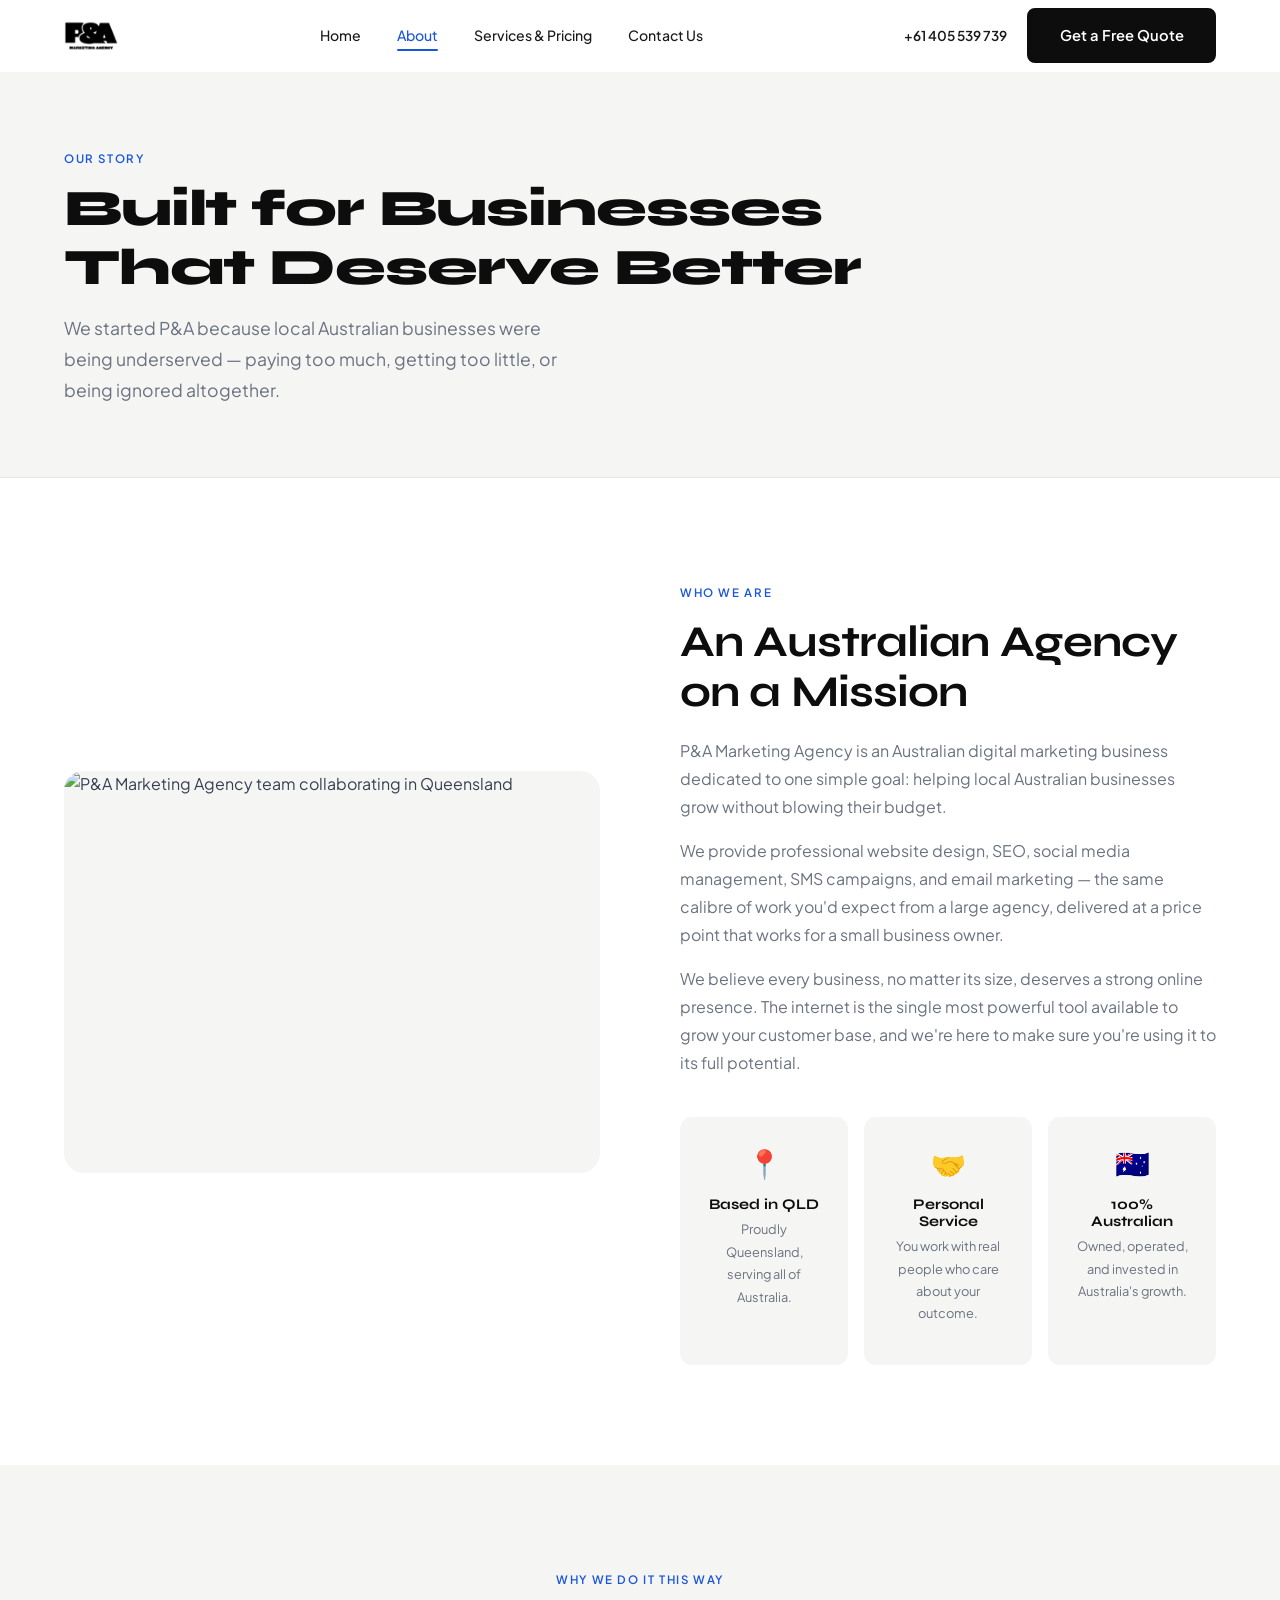
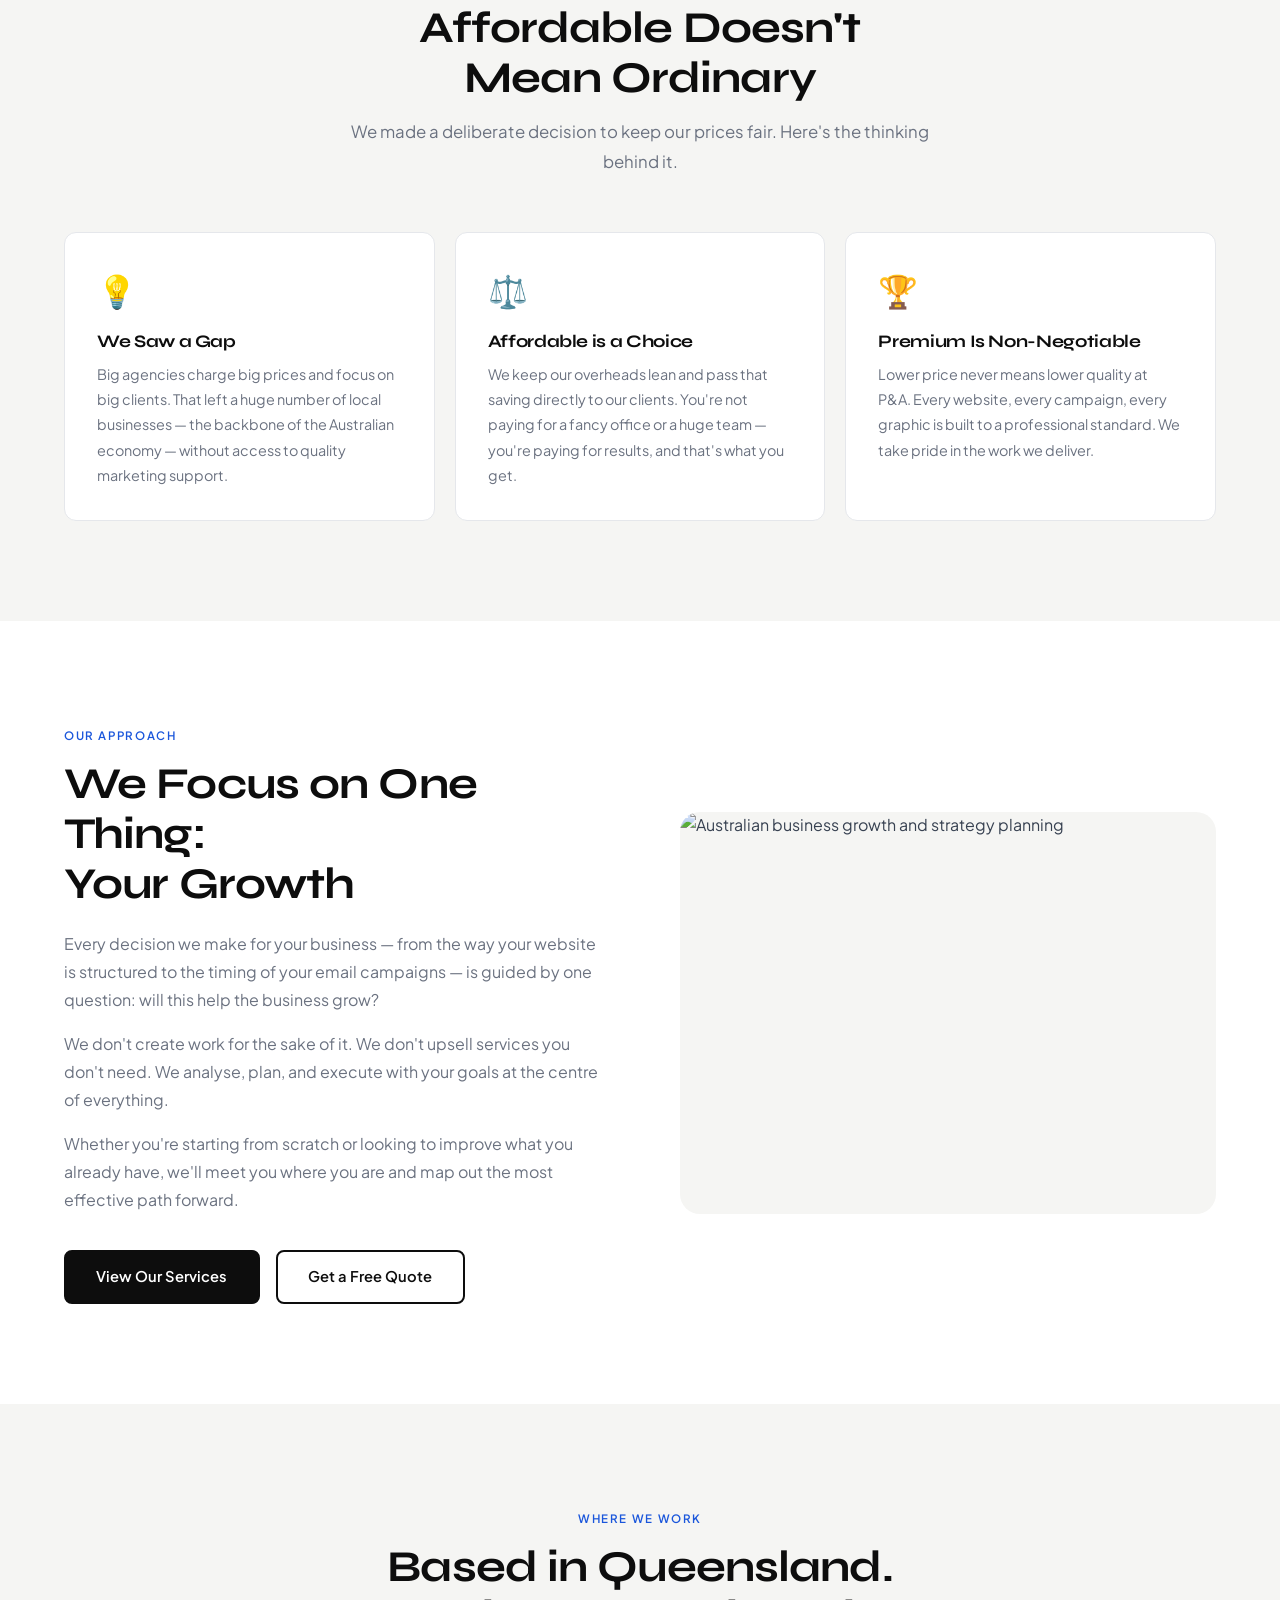
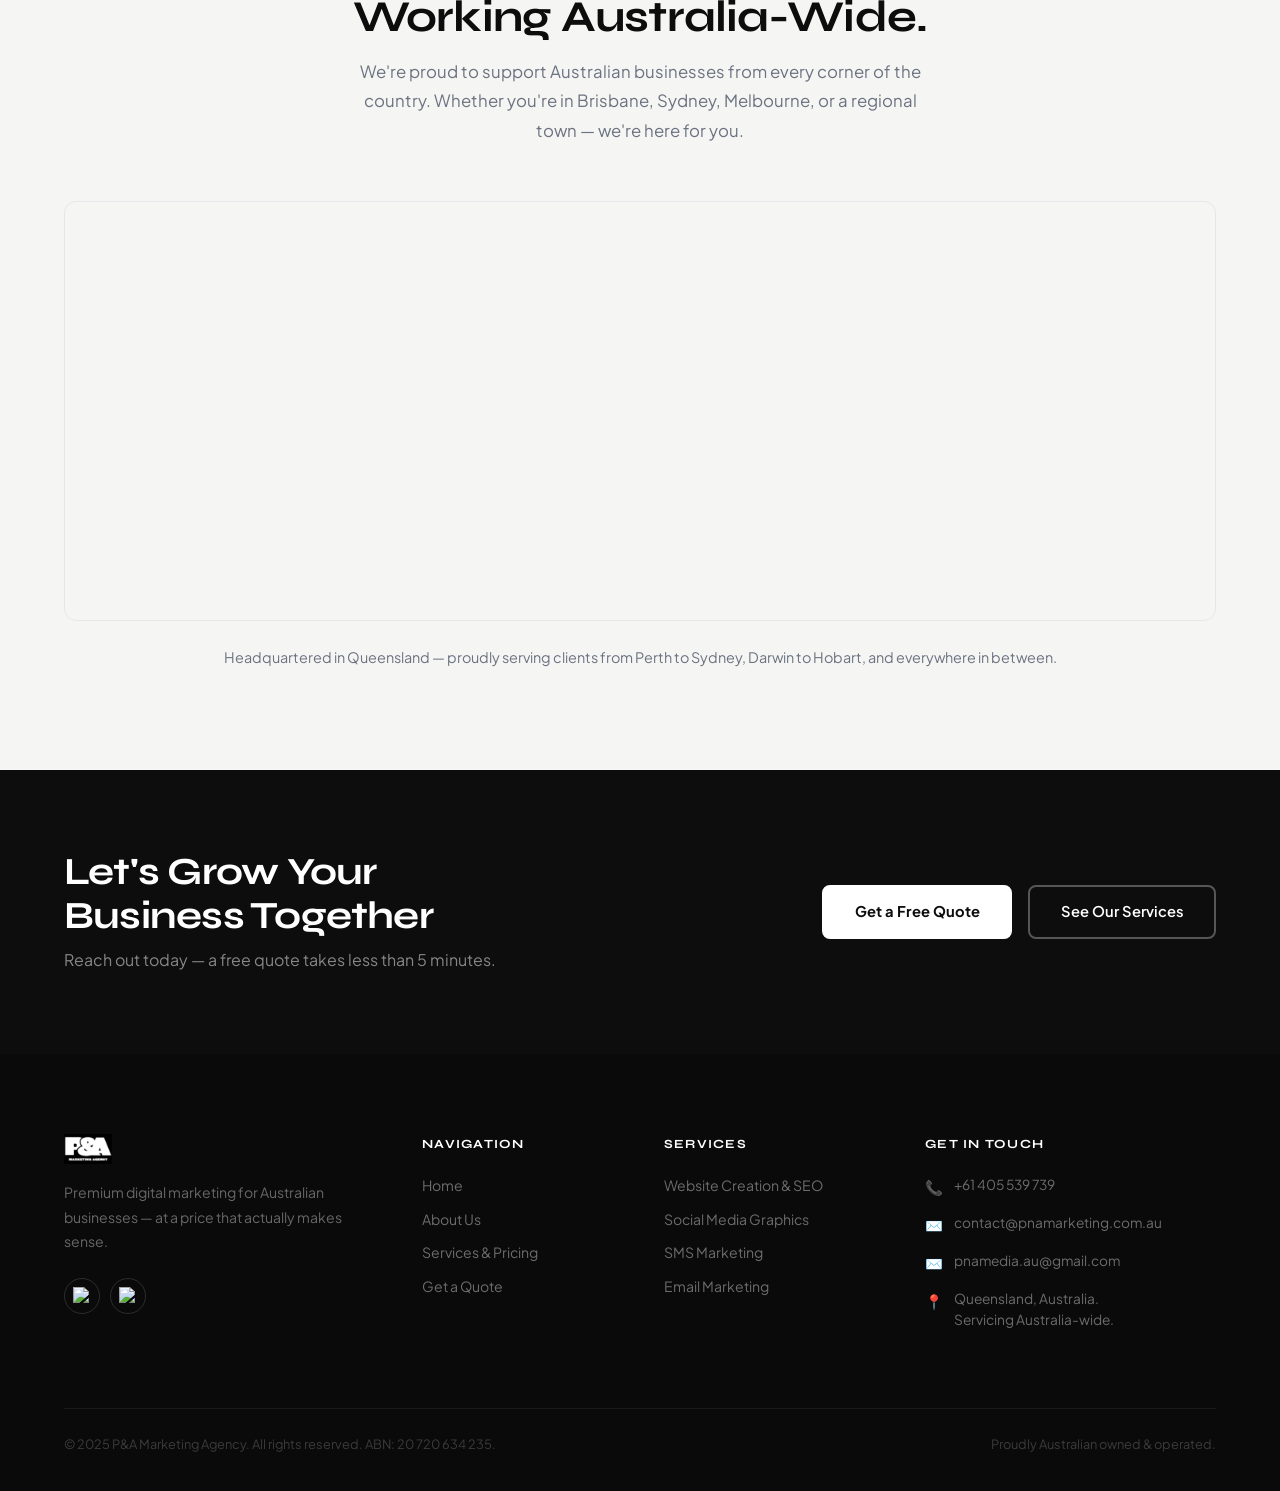
==== about.html @ efdc8fe3 "Version 1.0" ====
<!DOCTYPE html>
<html lang="en">
<head>
  <meta charset="UTF-8" />
  <meta name="viewport" content="width=device-width, initial-scale=1.0" />
  <title>About P&amp;A Marketing Agency | Queensland Digital Marketing for Australia</title>
  <meta name="description" content="Learn how P&amp;A helps Australian businesses grow with affordable website design, SEO, social media and email marketing from Queensland." />
  <meta name="robots" content="index,follow" />
  <link rel="canonical" href="https://pnamarketing.com.au/about.html" />
  <meta property="og:type" content="website" />
  <meta property="og:site_name" content="P&amp;A Marketing Agency" />
  <meta property="og:locale" content="en_AU" />
  <meta property="og:title" content="About P&amp;A Marketing Agency | Queensland Digital Marketing for Australia" />
  <meta property="og:description" content="Learn how P&amp;A helps Australian businesses grow with affordable website design, SEO, social media and email marketing from Queensland." />
  <meta property="og:url" content="https://pnamarketing.com.au/about.html" />
  <meta property="og:image" content="https://images.unsplash.com/photo-1522202176988-66273c2fd55f?w=1200&auto=format&fit=crop&q=80" />
  <meta name="twitter:card" content="summary_large_image" />
  <meta name="twitter:title" content="About P&amp;A Marketing Agency | Queensland Digital Marketing for Australia" />
  <meta name="twitter:description" content="Learn how P&amp;A helps Australian businesses grow with affordable website design, SEO, social media and email marketing from Queensland." />
  <meta name="twitter:image" content="https://images.unsplash.com/photo-1522202176988-66273c2fd55f?w=1200&auto=format&fit=crop&q=80" />
  <link rel="stylesheet" href="styles.css" />
</head>
<body>

  <!-- ══════════════════════════════════════════
       NAVIGATION
  ══════════════════════════════════════════ -->
  <header class="nav" role="banner">
    <div class="container nav-inner">
      <a href="index.html" class="nav-logo" aria-label="P&A Marketing Agency home">
        <img
          src="logo.jpg"
          alt="P&A Marketing Agency logo"
          onerror="this.style.display='none';this.nextElementSibling.style.display='block';"
        />
        <span class="nav-logo-text" style="display:none;">P&amp;A</span>
      </a>

      <nav class="nav-links" aria-label="Main navigation">
        <a href="index.html">Home</a>
        <a href="about.html">About</a>
        <a href="services.html">Services &amp; Pricing</a>
        <a href="services.html#booking">Contact Us</a>
      </nav>

      <div class="nav-right">
        <a href="tel:+61405539739" class="nav-phone">+61 405 539 739</a>
        <a href="services.html#booking" class="btn btn-primary">Get a Free Quote</a>
      </div>

      <button class="hamburger" aria-label="Open menu" aria-expanded="false">
        <span></span>
        <span></span>
        <span></span>
      </button>
    </div>
  </header>

  <div class="mobile-menu" role="dialog" aria-label="Mobile navigation">
    <a href="index.html">Home</a>
    <a href="about.html">About</a>
    <a href="services.html">Services &amp; Pricing</a>
    <a href="services.html#booking">Contact Us</a>
    <span class="mobile-menu-phone">
      <a href="tel:+61405539739">+61 405 539 739</a>
    </span>
  </div>

  <main>

    <!-- ══════════════════════════════════════════
         PAGE HERO
    ══════════════════════════════════════════ -->
    <section class="page-hero">
      <div class="container">
        <span class="eyebrow">Our Story</span>
        <h1>Built for Businesses<br>That Deserve Better</h1>
        <p>We started P&amp;A because local Australian businesses were being underserved — paying too much, getting too little, or being ignored altogether.</p>
      </div>
    </section>

    <!-- ══════════════════════════════════════════
         WHO WE ARE
    ══════════════════════════════════════════ -->
    <section class="section" aria-labelledby="whoweare-heading">
      <div class="container">
        <div class="about-split">

          <!-- Image -->
          <div class="about-img-wrap reveal">
            <!--
              IMAGE: about-team.jpg
              Page: About – Who We Are section
              Replace with a photo of the P&A team, a workspace, or a behind-the-scenes shot.
              Recommended: 900×675px JPG, natural/candid if possible.
              Current placeholder: https://images.unsplash.com/photo-1522202176988-66273c2fd55f
            -->
            <img
              src="https://images.unsplash.com/photo-1522202176988-66273c2fd55f?w=900&auto=format&fit=crop&q=80"
              alt="P&amp;A Marketing Agency team collaborating in Queensland"
              loading="lazy"
            />
          </div>

          <!-- Text -->
          <div class="about-text reveal reveal-delay-2">
            <span class="eyebrow">Who We Are</span>
            <h2 id="whoweare-heading">An Australian Agency on a Mission</h2>
            <p>P&amp;A Marketing Agency is an Australian digital marketing business dedicated to one simple goal: helping local Australian businesses grow without blowing their budget.</p>
            <p>We provide professional website design, SEO, social media management, SMS campaigns, and email marketing — the same calibre of work you'd expect from a large agency, delivered at a price point that works for a small business owner.</p>
            <p>We believe every business, no matter its size, deserves a strong online presence. The internet is the single most powerful tool available to grow your customer base, and we're here to make sure you're using it to its full potential.</p>

            <div class="about-pillars">
              <div class="pillar">
                <div class="pillar-icon" aria-hidden="true">📍</div>
                <h4>Based in QLD</h4>
                <p>Proudly Queensland, serving all of Australia.</p>
              </div>
              <div class="pillar">
                <div class="pillar-icon" aria-hidden="true">🤝</div>
                <h4>Personal Service</h4>
                <p>You work with real people who care about your outcome.</p>
              </div>
              <div class="pillar">
                <div class="pillar-icon" aria-hidden="true">🇦🇺</div>
                <h4>100% Australian</h4>
                <p>Owned, operated, and invested in Australia's growth.</p>
              </div>
            </div>
          </div>
        </div>
      </div>
    </section>

    <!-- ══════════════════════════════════════════
         WHY AFFORDABLE + PREMIUM
    ══════════════════════════════════════════ -->
    <section class="section values-section" aria-labelledby="values-heading">
      <div class="container">

        <div class="section-header center reveal">
          <span class="eyebrow">Why We Do It This Way</span>
          <h2 id="values-heading">Affordable Doesn't Mean Ordinary</h2>
          <p>We made a deliberate decision to keep our prices fair. Here's the thinking behind it.</p>
        </div>

        <div class="values-grid">

          <div class="value-card reveal reveal-delay-1">
            <div class="value-icon" aria-hidden="true">💡</div>
            <h3>We Saw a Gap</h3>
            <p>Big agencies charge big prices and focus on big clients. That left a huge number of local businesses — the backbone of the Australian economy — without access to quality marketing support.</p>
          </div>

          <div class="value-card reveal reveal-delay-2">
            <div class="value-icon" aria-hidden="true">⚖️</div>
            <h3>Affordable is a Choice</h3>
            <p>We keep our overheads lean and pass that saving directly to our clients. You're not paying for a fancy office or a huge team — you're paying for results, and that's what you get.</p>
          </div>

          <div class="value-card reveal reveal-delay-3">
            <div class="value-icon" aria-hidden="true">🏆</div>
            <h3>Premium Is Non-Negotiable</h3>
            <p>Lower price never means lower quality at P&amp;A. Every website, every campaign, every graphic is built to a professional standard. We take pride in the work we deliver.</p>
          </div>

        </div>
      </div>
    </section>

    <!-- ══════════════════════════════════════════
         OUR FOCUS: GROWTH
    ══════════════════════════════════════════ -->
    <section class="section" aria-labelledby="growth-heading">
      <div class="container">
        <div class="about-split">

          <!-- Text first on this split -->
          <div class="about-text reveal">
            <span class="eyebrow">Our Approach</span>
            <h2 id="growth-heading">We Focus on One Thing:<br>Your Growth</h2>
            <p>Every decision we make for your business — from the way your website is structured to the timing of your email campaigns — is guided by one question: will this help the business grow?</p>
            <p>We don't create work for the sake of it. We don't upsell services you don't need. We analyse, plan, and execute with your goals at the centre of everything.</p>
            <p>Whether you're starting from scratch or looking to improve what you already have, we'll meet you where you are and map out the most effective path forward.</p>

            <div style="margin-top:2.25rem;display:flex;gap:1rem;flex-wrap:wrap;">
              <a href="services.html" class="btn btn-primary">View Our Services</a>
              <a href="services.html#booking" class="btn btn-outline">Get a Free Quote</a>
            </div>
          </div>

          <!-- Image -->
          <div class="about-img-wrap reveal reveal-delay-2">
            <!--
              IMAGE: about-growth.jpg
              Page: About – Growth section
              Replace with a growth chart, strategy session, or goal-planning photo.
              Recommended: 900×675px JPG.
              Current placeholder: https://images.unsplash.com/photo-1551288049-bebda4e38f71
            -->
            <img
              src="https://images.unsplash.com/photo-1551288049-bebda4e38f71?w=900&auto=format&fit=crop&q=80"
              alt="Australian business growth and strategy planning"
              loading="lazy"
            />
          </div>
        </div>
      </div>
    </section>

    <!-- ══════════════════════════════════════════
         PROUDLY AUSTRALIAN + MAP
    ══════════════════════════════════════════ -->
    <section class="section map-section" aria-labelledby="australia-heading">
      <div class="container">

        <div class="section-header center reveal">
          <span class="eyebrow">Where We Work</span>
          <h2 id="australia-heading">Based in Queensland.<br>Working Australia-Wide.</h2>
          <p>We're proud to support Australian businesses from every corner of the country. Whether you're in Brisbane, Sydney, Melbourne, or a regional town — we're here for you.</p>
        </div>

           <!-- Google Maps Embed — filtered to greyscale/dark to match site aesthetic
             This embed is zoomed out to show all of Australia.
             To update the location, generate a new embed from maps.google.com.au
           -->
        <div class="map-frame reveal">
          <iframe
            src="https://www.google.com/maps?q=Australia&output=embed&z=4"
            allowfullscreen=""
            loading="lazy"
            referrerpolicy="no-referrer-when-downgrade"
            title="P&A Marketing Agency — Australia-wide service area"
          ></iframe>
        </div>

        <p style="text-align:center;margin-top:1.5rem;color:var(--muted);font-size:0.9rem;">
          Headquartered in Queensland — proudly serving clients from Perth to Sydney, Darwin to Hobart, and everywhere in between.
        </p>

      </div>
    </section>

    <!-- ══════════════════════════════════════════
         CTA BANNER
    ══════════════════════════════════════════ -->
    <section class="cta-banner" aria-labelledby="cta-about-heading">
      <div class="container">
        <div class="cta-banner-inner">
          <div class="cta-banner-text">
            <h2 id="cta-about-heading">Let's Grow Your Business Together</h2>
            <p>Reach out today — a free quote takes less than 5 minutes.</p>
          </div>
          <div style="display:flex;gap:1rem;flex-wrap:wrap;">
            <a href="services.html#booking" class="btn btn-white">Get a Free Quote</a>
            <a href="services.html" class="btn btn-outline" style="border-color:rgba(255,255,255,0.3);color:#fff;">See Our Services</a>
          </div>
        </div>
      </div>
    </section>

  </main>

  <!-- ══════════════════════════════════════════
       FOOTER
  ══════════════════════════════════════════ -->
  <footer class="footer" role="contentinfo">
    <div class="container">
      <div class="footer-grid">

        <div class="footer-col">
          <a href="index.html" aria-label="P&A Marketing Agency home">
            <img src="logo.jpg" alt="P&A Marketing Agency" class="footer-logo-img" onerror="this.style.display='none';this.nextElementSibling.style.display='block';" />
            <span class="footer-brand-text" style="display:none;">P&amp;A</span>
          </a>
          <p class="footer-tagline">Premium digital marketing for Australian businesses — at a price that actually makes sense.</p>
          <div class="social-row">
            <a href="https://www.instagram.com/pnamarketingagency" class="social-btn" target="_blank" rel="noopener noreferrer" aria-label="Instagram">
              <img src="https://cdn.simpleicons.org/instagram/ffffff" alt="Instagram" loading="lazy" />
            </a>
            <a href="https://www.linkedin.com/company/pna-marketing-agency" class="social-btn" target="_blank" rel="noopener noreferrer" aria-label="LinkedIn">
              <img src="https://cdn.simpleicons.org/INSPIRE/ffffff" alt="LinkedIn" loading="lazy" />
            </a>
          </div>
        </div>

        <div class="footer-col">
          <h5>Navigation</h5>
          <nav class="footer-links">
            <a href="index.html">Home</a>
            <a href="about.html">About Us</a>
            <a href="services.html">Services &amp; Pricing</a>
            <a href="services.html#booking">Get a Quote</a>
          </nav>
        </div>

        <div class="footer-col">
          <h5>Services</h5>
          <nav class="footer-links">
            <a href="services.html#website">Website Creation &amp; SEO</a>
            <a href="services.html#social">Social Media Graphics</a>
            <a href="services.html#sms">SMS Marketing</a>
            <a href="services.html#email">Email Marketing</a>
          </nav>
        </div>

        <div class="footer-col">
          <h5>Get in Touch</h5>
          <div class="footer-contact-row">
            <span class="icon">📞</span>
            <a href="tel:+61405539739">+61 405 539 739</a>
          </div>
          <div class="footer-contact-row">
            <span class="icon">✉️</span>
            <a href="mailto:contact@pnamarketing.com.au">contact@pnamarketing.com.au</a>
          </div>
          <div class="footer-contact-row">
            <span class="icon">✉️</span>
            <a href="mailto:pnamedia.au@gmail.com">pnamedia.au@gmail.com</a>
          </div>
          <div class="footer-contact-row">
            <span class="icon">📍</span>
            <span>Queensland, Australia.<br>Servicing Australia-wide.</span>
          </div>
        </div>

      </div>
      <div class="footer-bottom">
        <p>© 2025 P&amp;A Marketing Agency. All rights reserved. ABN: <a href="https://abr.business.gov.au/ABN/View?abn=20720634235" target="_blank" rel="noopener noreferrer">20 720 634 235</a>.</p>
        <p>Proudly Australian owned &amp; operated.</p>
      </div>
    </div>
  </footer>

  <script type="application/ld+json">
  {
    "@context": "https://schema.org",
    "@type": "LocalBusiness",
    "@id": "https://pnamarketing.com.au/#business",
    "name": "P&A Marketing Agency",
    "url": "https://pnamarketing.com.au/",
    "telephone": "+61405539739",
    "email": "contact@pnamarketing.com.au",
    "address": {
      "@type": "PostalAddress",
      "addressRegion": "QLD",
      "addressCountry": "AU"
    },
    "areaServed": "Australia",
    "description": "Australian digital marketing agency offering website design, SEO, social media, SMS and email marketing."
  }
  </script>
  <script src="main.js"></script>
</body>
</html>
---- styles.css ----
/* ================================================
   P&A MARKETING AGENCY — styles.css
   Shared across all pages
   ================================================ */

/* 1. GOOGLE FONTS */
@import url('https://fonts.googleapis.com/css2?family=Syne:wght@600;700;800&family=Plus+Jakarta+Sans:ital,wght@0,400;0,500;0,600;1,400&display=swap');

/* 2. RESET */
*, *::before, *::after { margin: 0; padding: 0; box-sizing: border-box; }
html { scroll-behavior: smooth; }
img { display: block; max-width: 100%; }
a { text-decoration: none; color: inherit; }
ul { list-style: none; }
button { font-family: inherit; }

/* 3. CSS VARIABLES */
:root {
  --black:        #0D0D0D;
  --white:        #FFFFFF;
  --off-white:    #F5F5F3;
  --blue:         #1A56DB;
  --blue-hover:   #1344B5;
  --charcoal:     #1A1A1A;
  --body-text:    #374151;
  --muted:        #6B7280;
  --border:       #E5E7EB;
  --card-bg:      #FFFFFF;

  --font-display: 'Syne', sans-serif;
  --font-body:    'Plus Jakarta Sans', sans-serif;

  --radius:       12px;
  --radius-sm:    8px;
  --radius-lg:    20px;

  --shadow:       0 4px 24px rgba(0,0,0,0.07);
  --shadow-hover: 0 16px 48px rgba(0,0,0,0.13);

  --nav-height:   72px;
  --transition:   0.3s ease;
}

/* 4. BASE */
body {
  font-family: var(--font-body);
  color: var(--body-text);
  background: var(--white);
  line-height: 1.6;
  -webkit-font-smoothing: antialiased;
}

/* 5. LAYOUT */
.container {
  width: 90%;
  max-width: 1180px;
  margin: 0 auto;
}

.section     { padding: 100px 0; }
.section-sm  { padding: 64px 0; }

/* 6. TYPOGRAPHY */
h1, h2, h3, h4 {
  font-family: var(--font-display);
  color: var(--black);
  line-height: 1.14;
  font-weight: 700;
  letter-spacing: -0.02em;
}

h1 { font-size: clamp(2.6rem, 5vw, 4.2rem); font-weight: 800; }
h2 { font-size: clamp(1.9rem, 3.5vw, 2.75rem); }
h3 { font-size: clamp(1.2rem, 2vw, 1.45rem); }
h4 { font-size: 1rem; letter-spacing: 0; }
p  { font-size: 1rem; line-height: 1.75; color: var(--body-text); }

.eyebrow {
  display: inline-block;
  font-size: 0.72rem;
  font-weight: 600;
  letter-spacing: 0.14em;
  text-transform: uppercase;
  color: var(--blue);
  margin-bottom: 0.85rem;
}

/* 7. BUTTONS */
.btn {
  display: inline-flex;
  align-items: center;
  gap: 0.5rem;
  padding: 0.85rem 1.9rem;
  border-radius: var(--radius-sm);
  font-family: var(--font-body);
  font-size: 0.92rem;
  font-weight: 600;
  cursor: pointer;
  transition: background var(--transition), color var(--transition), border-color var(--transition);
  border: 2px solid transparent;
}

.btn-primary {
  background: var(--black);
  color: var(--white);
  border-color: var(--black);
}
.btn-primary:hover {
  background: transparent;
  color: var(--black);
}

.btn-outline {
  background: transparent;
  color: var(--black);
  border-color: var(--black);
}
.btn-outline:hover {
  background: var(--black);
  color: var(--white);
}

.btn-blue {
  background: var(--blue);
  color: var(--white);
  border-color: var(--blue);
}
.btn-blue:hover {
  background: var(--blue-hover);
  border-color: var(--blue-hover);
}

.btn-white {
  background: var(--white);
  color: var(--black);
  border-color: var(--white);
  font-weight: 700;
}
.btn-white:hover {
  background: transparent;
  color: var(--white);
}

/* 8. NAVIGATION */
.nav {
  position: fixed;
  top: 0;
  left: 0;
  right: 0;
  z-index: 1000;
  height: var(--nav-height);
  background: rgba(255,255,255,0.96);
  backdrop-filter: blur(14px);
  -webkit-backdrop-filter: blur(14px);
  border-bottom: 1px solid transparent;
  transition: height var(--transition), border-color var(--transition), box-shadow var(--transition);
}

.nav.scrolled {
  border-bottom-color: var(--border);
  box-shadow: 0 2px 20px rgba(0,0,0,0.06);
  height: 62px;
}

.nav-inner {
  display: flex;
  align-items: center;
  justify-content: space-between;
  height: 100%;
}

/* Logo */
.nav-logo {
  display: flex;
  align-items: center;
  gap: 0.6rem;
  flex-shrink: 0;
}

.nav-logo img {
  height: 34px;
  width: auto;
}

/* TEXT FALLBACK — shown if logo.jpg is missing; hide once logo is added */
.nav-logo-text {
  font-family: var(--font-display);
  font-size: 1.3rem;
  font-weight: 800;
  color: var(--black);
}

.nav-links {
  display: flex;
  align-items: center;
  gap: 2.25rem;
}

.nav-links a {
  font-size: 0.88rem;
  font-weight: 500;
  color: var(--charcoal);
  position: relative;
  transition: color var(--transition);
}

.nav-links a::after {
  content: '';
  position: absolute;
  bottom: -4px;
  left: 0;
  width: 0;
  height: 2px;
  background: var(--blue);
  transition: width var(--transition);
  border-radius: 2px;
}

.nav-links a:hover,
.nav-links a.active { color: var(--blue); }

.nav-links a:hover::after,
.nav-links a.active::after { width: 100%; }

.nav-right {
  display: flex;
  align-items: center;
  gap: 1.25rem;
}

.nav-phone {
  font-size: 0.85rem;
  font-weight: 600;
  color: var(--charcoal);
  transition: color var(--transition);
}
.nav-phone:hover { color: var(--blue); }

/* Hamburger */
.hamburger {
  display: none;
  flex-direction: column;
  gap: 5px;
  cursor: pointer;
  background: none;
  border: none;
  padding: 4px;
}
.hamburger span {
  display: block;
  width: 24px;
  height: 2px;
  background: var(--black);
  border-radius: 2px;
  transition: all 0.35s ease;
  transform-origin: center;
}
.hamburger.open span:nth-child(1) { transform: translateY(7px) rotate(45deg); }
.hamburger.open span:nth-child(2) { opacity: 0; transform: scaleX(0); }
.hamburger.open span:nth-child(3) { transform: translateY(-7px) rotate(-45deg); }

/* Mobile Overlay Menu */
.mobile-menu {
  position: fixed;
  inset: 0;
  background: var(--white);
  z-index: 999;
  display: flex;
  flex-direction: column;
  align-items: center;
  justify-content: center;
  gap: 2.25rem;
  opacity: 0;
  pointer-events: none;
  transition: opacity 0.35s ease;
}
.mobile-menu.open {
  opacity: 1;
  pointer-events: all;
}
.mobile-menu a {
  font-family: var(--font-display);
  font-size: 2rem;
  font-weight: 700;
  color: var(--black);
  transition: color var(--transition);
}
.mobile-menu a:hover { color: var(--blue); }
.mobile-menu-phone {
  font-size: 1rem;
  color: var(--muted);
  font-weight: 500;
  margin-top: 0.5rem;
}
.mobile-menu-phone a { font-size: 1rem; color: var(--muted); }

/* 9. PAGE HERO (interior pages) */
.page-hero {
  padding-top: calc(var(--nav-height) + 72px);
  padding-bottom: 72px;
  background: var(--off-white);
  border-bottom: 1px solid var(--border);
}
.page-hero .eyebrow { margin-bottom: 0.75rem; }
.page-hero h1 {
  font-size: clamp(2.4rem, 4vw, 3.4rem);
  margin-bottom: 1rem;
}
.page-hero p {
  font-size: 1.1rem;
  color: var(--muted);
  max-width: 520px;
}

/* 10. SECTION HEADERS */
.section-header { margin-bottom: 3.5rem; }
.section-header.center {
  text-align: center;
  max-width: 580px;
  margin: 0 auto 3.5rem;
}
.section-header h2 { margin-bottom: 0.9rem; }
.section-header p { color: var(--muted); font-size: 1.05rem; }

/* 11. HERO (homepage) */
.hero {
  padding-top: calc(var(--nav-height) + 88px);
  padding-bottom: 100px;
  overflow: hidden;
}
.hero-inner {
  display: grid;
  grid-template-columns: 1fr 1fr;
  gap: 4rem;
  align-items: center;
}
.hero-content { max-width: 560px; }
.hero-content h1 { margin-bottom: 1.4rem; }
.hero-content p {
  font-size: 1.1rem;
  color: var(--muted);
  margin-bottom: 2.25rem;
  max-width: 430px;
}
.hero-actions {
  display: flex;
  gap: 0.9rem;
  flex-wrap: wrap;
}
.hero-trust {
  margin-top: 2.5rem;
  display: flex;
  align-items: center;
  gap: 0.75rem;
}
.hero-trust-dots {
  display: flex;
}
.hero-trust-dot {
  width: 28px;
  height: 28px;
  border-radius: 50%;
  border: 2px solid var(--white);
  background: var(--off-white);
  display: flex;
  align-items: center;
  justify-content: center;
  font-family: var(--font-display);
  font-size: 0.6rem;
  font-weight: 700;
  color: var(--black);
  margin-left: -8px;
}
.hero-trust-dot:first-child { margin-left: 0; }
.hero-trust-text {
  font-size: 0.82rem;
  color: var(--muted);
  font-weight: 500;
}
.hero-trust-text strong { color: var(--black); }

.hero-visual {
  position: relative;
}
.hero-img-wrap {
  border-radius: var(--radius-lg);
  overflow: hidden;
  aspect-ratio: 5/4;
  background: var(--off-white);
}
.hero-img-wrap img {
  width: 100%;
  height: 100%;
  object-fit: cover;
  animation: kenBurns 14s ease-in-out infinite alternate;
}

@keyframes kenBurns {
  from { transform: scale(1); }
  to   { transform: scale(1.06); }
}

/* Floating card over hero image */
.hero-float-card {
  position: absolute;
  bottom: 28px;
  left: -28px;
  background: var(--white);
  border-radius: var(--radius);
  padding: 1.1rem 1.4rem;
  box-shadow: var(--shadow-hover);
  display: flex;
  align-items: center;
  gap: 0.9rem;
  min-width: 200px;
}
.hero-float-icon {
  width: 42px;
  height: 42px;
  background: var(--blue);
  border-radius: 50%;
  display: flex;
  align-items: center;
  justify-content: center;
  font-size: 1.15rem;
  flex-shrink: 0;
}
.hero-float-label strong {
  display: block;
  font-family: var(--font-display);
  font-size: 1rem;
  color: var(--black);
  font-weight: 700;
}
.hero-float-label span {
  font-size: 0.78rem;
  color: var(--muted);
}

/* 12. STATS BAR */
.stats-bar { background: var(--black); padding: 64px 0; }
.stats-grid {
  display: grid;
  grid-template-columns: repeat(4, 1fr);
  gap: 2rem;
  text-align: center;
}
.stat-item {
  padding: 0 1.5rem;
  border-right: 1px solid rgba(255,255,255,0.1);
}
.stat-item:last-child { border-right: none; }

.stat-number {
  font-family: var(--font-display);
  font-size: 3rem;
  font-weight: 800;
  color: var(--white);
  line-height: 1;
  margin-bottom: 0.5rem;
}
.stat-number sup { font-size: 1.5rem; color: var(--blue); }
.stat-suffix { color: var(--blue); }
.stat-label {
  font-size: 0.82rem;
  color: rgba(255,255,255,0.5);
  font-weight: 500;
  letter-spacing: 0.04em;
}

/* 13. SERVICE CARDS (homepage overview) */
.services-grid {
  display: grid;
  grid-template-columns: repeat(2, 1fr);
  gap: 1.25rem;
}
.service-card {
  background: var(--white);
  border: 1px solid var(--border);
  border-radius: var(--radius);
  overflow: hidden;
  transition: box-shadow var(--transition), transform var(--transition), border-color var(--transition);
}
.service-card:hover {
  box-shadow: var(--shadow-hover);
  transform: translateY(-4px);
  border-color: transparent;
}
.service-card-img {
  aspect-ratio: 16/9;
  overflow: hidden;
  background: var(--off-white);
}
.service-card-img img {
  width: 100%;
  height: 100%;
  object-fit: cover;
  transition: transform 0.55s ease;
}
.service-card:hover .service-card-img img { transform: scale(1.04); }

.service-card-body { padding: 1.75rem; }
.service-icon {
  width: 44px;
  height: 44px;
  background: var(--off-white);
  border-radius: var(--radius-sm);
  display: flex;
  align-items: center;
  justify-content: center;
  font-size: 1.3rem;
  margin-bottom: 1rem;
}
.service-card-body h3 { font-size: 1.2rem; margin-bottom: 0.55rem; }
.service-card-body p { color: var(--muted); font-size: 0.93rem; margin-bottom: 1.25rem; }
.service-link {
  font-size: 0.88rem;
  font-weight: 600;
  color: var(--blue);
  display: inline-flex;
  align-items: center;
  gap: 0.35rem;
  transition: gap var(--transition);
}
.service-link:hover { gap: 0.65rem; }

/* 14. PARTNER / CLIENT CARDS */
.partners-section { background: var(--off-white); }
.partners-grid {
  display: grid;
  grid-template-columns: repeat(3, 1fr);
  gap: 1.25rem;
}
.partner-card {
  background: var(--white);
  border-radius: var(--radius);
  padding: 2rem;
  border: 1px solid var(--border);
  transition: box-shadow var(--transition), transform var(--transition);
}
.partner-card:hover {
  box-shadow: var(--shadow);
  transform: translateY(-3px);
}
.partner-logo-wrap {
  width: 52px;
  height: 52px;
  background: var(--off-white);
  border-radius: var(--radius-sm);
  margin-bottom: 1.25rem;
  overflow: hidden;
  display: flex;
  align-items: center;
  justify-content: center;
}
/* IMAGE PLACEHOLDER: replace the emoji with <img src="partner-ozshine-logo.jpg"> once you have the logo */
.partner-logo-wrap img {
  width: 100%;
  height: 100%;
  object-fit: contain;
}
.partner-logo-placeholder {
  font-size: 1.5rem;
}
.partner-card h4 { font-size: 1rem; margin-bottom: 0.25rem; }
.partner-tag {
  font-size: 0.78rem;
  color: var(--muted);
  margin-bottom: 1rem;
  display: block;
}
.partner-quote {
  font-size: 0.91rem;
  color: var(--body-text);
  font-style: italic;
  line-height: 1.7;
  border-left: 3px solid var(--blue);
  padding-left: 1rem;
}

/* 15. FAQ ACCORDION */
.faq-list {
  max-width: 700px;
  margin: 0 auto;
}
.faq-item { border-bottom: 1px solid var(--border); }
.faq-question {
  width: 100%;
  display: flex;
  align-items: center;
  justify-content: space-between;
  gap: 1rem;
  padding: 1.4rem 0;
  background: none;
  border: none;
  cursor: pointer;
  text-align: left;
  font-family: var(--font-display);
  font-size: 1rem;
  font-weight: 600;
  color: var(--black);
  transition: color var(--transition);
}
.faq-question:hover { color: var(--blue); }
.faq-icon {
  width: 28px;
  height: 28px;
  border-radius: 50%;
  border: 1.5px solid var(--border);
  display: flex;
  align-items: center;
  justify-content: center;
  flex-shrink: 0;
  color: var(--muted);
  font-size: 1rem;
  transition: all var(--transition);
}
.faq-item.open .faq-icon {
  background: var(--blue);
  border-color: var(--blue);
  color: var(--white);
  transform: rotate(45deg);
}
.faq-answer {
  max-height: 0;
  overflow: hidden;
  transition: max-height 0.4s ease;
}
.faq-answer-inner {
  padding-bottom: 1.4rem;
  font-size: 0.93rem;
  color: var(--muted);
  line-height: 1.8;
}

/* 16. CTA BANNER */
.cta-banner { background: var(--black); padding: 80px 0; }
.cta-banner-inner {
  display: flex;
  align-items: center;
  justify-content: space-between;
  gap: 2rem;
  flex-wrap: wrap;
}
.cta-banner-text h2 {
  color: var(--white);
  font-size: clamp(1.7rem, 3vw, 2.4rem);
  max-width: 480px;
  margin-bottom: 0.5rem;
}
.cta-banner-text p { color: rgba(255,255,255,0.5); font-size: 1rem; }

/* 17. FOOTER */
.footer {
  background: #0A0A0A;
  padding: 80px 0 36px;
}
.footer-grid {
  display: grid;
  grid-template-columns: 1.6fr 1fr 1.1fr 1.5fr;
  gap: 3rem;
  padding-bottom: 4rem;
  border-bottom: 1px solid rgba(255,255,255,0.07);
}
.footer-logo-img {
  height: 30px;
  width: auto;
  margin-bottom: 1rem;
  /* Invert to white for dark footer */
  filter: invert(1);
}
.footer-brand-text {
  font-family: var(--font-display);
  font-weight: 800;
  font-size: 1.2rem;
  color: var(--white);
  display: block;
  margin-bottom: 0.9rem;
}
.footer-tagline {
  font-size: 0.88rem;
  color: rgba(255,255,255,0.38);
  line-height: 1.75;
  margin-bottom: 1.5rem;
}
.social-row { display: flex; gap: 0.6rem; }
.social-btn {
  width: 36px;
  height: 36px;
  border-radius: 50%;
  border: 1px solid rgba(255,255,255,0.14);
  display: flex;
  align-items: center;
  justify-content: center;
  transition: all var(--transition);
  overflow: hidden;
}
.social-btn img {
  width: 18px;
  height: 18px;
  object-fit: contain;
  /* Social icon images should be white; if they're dark, use filter below */
}
.social-btn:hover {
  border-color: var(--blue);
  background: var(--blue);
}

.footer-col h5 {
  font-family: var(--font-display);
  font-size: 0.78rem;
  font-weight: 700;
  color: var(--white);
  letter-spacing: 0.1em;
  text-transform: uppercase;
  margin-bottom: 1.25rem;
}
.footer-links {
  display: flex;
  flex-direction: column;
  gap: 0.7rem;
}
.footer-links a {
  font-size: 0.88rem;
  color: rgba(255,255,255,0.4);
  transition: color var(--transition);
}
.footer-links a:hover { color: var(--white); }

.footer-contact-row {
  display: flex;
  align-items: flex-start;
  gap: 0.65rem;
  margin-bottom: 0.85rem;
}
.footer-contact-row .icon { color: var(--blue); font-size: 0.9rem; flex-shrink: 0; margin-top: 2px; }
.footer-contact-row a,
.footer-contact-row span {
  font-size: 0.86rem;
  color: rgba(255,255,255,0.4);
  transition: color var(--transition);
  line-height: 1.55;
}
.footer-contact-row a:hover { color: var(--white); }

/* 23. SERVICES CONTACT SECTION */
.contact-section {
  background: var(--off-white);
  border-top: 1px solid var(--border);
}

.contact-panel {
  background: var(--white);
  border: 1px solid var(--border);
  border-radius: var(--radius-lg);
  box-shadow: var(--shadow);
  padding: clamp(2rem, 4vw, 3.5rem);
}

.contact-panel-copy {
  max-width: 720px;
  margin-bottom: 2rem;
}

.contact-panel-copy h2 {
  margin-bottom: 0.8rem;
}

.contact-panel-copy p {
  font-size: 1.05rem;
  color: var(--muted);
  max-width: 58ch;
}

.contact-grid {
  display: grid;
  grid-template-columns: repeat(3, minmax(0, 1fr));
  gap: 1rem;
}

.contact-card {
  display: flex;
  flex-direction: column;
  gap: 0.55rem;
  padding: 1.5rem;
  border-radius: var(--radius);
  border: 1px solid var(--border);
  background: linear-gradient(180deg, #ffffff 0%, #fbfbfb 100%);
  box-shadow: 0 10px 26px rgba(0,0,0,0.04);
  transition: transform var(--transition), box-shadow var(--transition), border-color var(--transition);
  min-height: 210px;
}

.contact-card:hover {
  transform: translateY(-3px);
  box-shadow: var(--shadow-hover);
  border-color: rgba(26, 86, 219, 0.18);
}

.contact-card-icon {
  font-size: 1.8rem;
  line-height: 1;
}

.contact-card-label {
  font-size: 0.78rem;
  font-weight: 700;
  letter-spacing: 0.12em;
  text-transform: uppercase;
  color: var(--blue);
}

.contact-card strong {
  display: block;
  font-family: var(--font-display);
  font-size: clamp(1.15rem, 2vw, 1.5rem);
  color: var(--black);
  line-height: 1.25;
}

.contact-card-email strong {
  font-size: clamp(0.9rem, 1.4vw, 1.1rem);
  word-break: break-word;
  overflow-wrap: anywhere;
}

.contact-card span:last-child {
  color: var(--muted);
  font-size: 0.95rem;
}

.contact-card-static {
  cursor: default;
}

.contact-card-static:hover {
  transform: none;
  box-shadow: 0 10px 26px rgba(0,0,0,0.04);
  border-color: var(--border);
}

.contact-actions {
  display: flex;
  gap: 0.9rem;
  flex-wrap: wrap;
  margin-top: 1.5rem;
}

.contact-note {
  margin-top: 1rem;
  color: var(--muted);
  font-size: 0.92rem;
}

.footer-bottom {
  padding-top: 1.5rem;
  display: flex;
  align-items: center;
  justify-content: space-between;
  flex-wrap: wrap;
  gap: 0.75rem;
}
.footer-bottom p { font-size: 0.8rem; color: rgba(255,255,255,0.2); }

/* 18. PRICING CARDS (services page) */
.pricing-grid {
  display: grid;
  grid-template-columns: repeat(2, 1fr);
  gap: 1.25rem;
}
.pricing-card {
  background: var(--white);
  border: 1px solid var(--border);
  border-radius: var(--radius);
  padding: 2.25rem;
  position: relative;
  transition: box-shadow var(--transition), transform var(--transition);
}
.pricing-card:hover {
  box-shadow: var(--shadow-hover);
  transform: translateY(-4px);
}
.pricing-card.featured {
  border-color: var(--black);
  border-width: 2px;
}
.featured-badge {
  position: absolute;
  top: -12px;
  left: 1.75rem;
  background: var(--black);
  color: var(--white);
  font-size: 0.68rem;
  font-weight: 700;
  letter-spacing: 0.1em;
  text-transform: uppercase;
  padding: 4px 12px;
  border-radius: 20px;
}
.pricing-icon { font-size: 1.75rem; margin-bottom: 1.25rem; }
.pricing-card h3 { font-size: 1.3rem; margin-bottom: 0.5rem; }
.pricing-desc { font-size: 0.9rem; color: var(--muted); margin-bottom: 1.5rem; line-height: 1.65; }
.pricing-amount {
  display: flex;
  align-items: baseline;
  gap: 0.2rem;
  margin-bottom: 0.3rem;
}
.pricing-amount .figure {
  font-family: var(--font-display);
  font-size: 2.6rem;
  font-weight: 800;
  color: var(--black);
  line-height: 1;
}
.pricing-amount .period { font-size: 0.9rem; color: var(--muted); }
.pricing-alt {
  font-size: 0.82rem;
  color: var(--blue);
  font-weight: 600;
  margin-bottom: 1.75rem;
}
.pricing-features { margin-bottom: 2rem; display: flex; flex-direction: column; gap: 0.65rem; }
.pricing-features li {
  font-size: 0.9rem;
  color: var(--body-text);
  display: flex;
  align-items: flex-start;
  gap: 0.6rem;
}
.pricing-features li::before {
  content: '✓';
  color: var(--blue);
  font-weight: 700;
  flex-shrink: 0;
  margin-top: 2px;
}

/* 19. GUARANTEE SECTION */
.guarantee-section {
  background: var(--off-white);
  border-top: 1px solid var(--border);
  border-bottom: 1px solid var(--border);
}
.guarantee-inner {
  display: flex;
  flex-direction: column;
  align-items: center;
  text-align: center;
  max-width: 600px;
  margin: 0 auto;
}
.guarantee-icon {
  width: 96px;
  height: 96px;
  background: var(--black);
  border-radius: 50%;
  display: flex;
  align-items: center;
  justify-content: center;
  font-size: 2.5rem;
  margin-bottom: 1.75rem;
}
.guarantee-inner h2 { margin-bottom: 0.85rem; }
.guarantee-inner p { color: var(--muted); font-size: 1.05rem; max-width: 480px; }

/* 20. REVIEW CARDS (services page) */
.reviews-grid {
  display: grid;
  grid-template-columns: repeat(3, 1fr);
  gap: 1.25rem;
}
.review-card {
  background: var(--white);
  border: 1px solid var(--border);
  border-radius: var(--radius);
  padding: 2rem;
  transition: box-shadow var(--transition), transform var(--transition);
}
.review-card:hover {
  box-shadow: var(--shadow);
  transform: translateY(-3px);
}
.review-stars { color: #F59E0B; font-size: 0.95rem; letter-spacing: 0.08em; margin-bottom: 1rem; }
.review-text {
  font-size: 0.92rem;
  color: var(--body-text);
  font-style: italic;
  line-height: 1.75;
  margin-bottom: 1.5rem;
}
.review-author { display: flex; align-items: center; gap: 0.75rem; }
.review-avatar {
  width: 40px;
  height: 40px;
  border-radius: 50%;
  background: var(--off-white);
  display: flex;
  align-items: center;
  justify-content: center;
  font-family: var(--font-display);
  font-size: 0.85rem;
  font-weight: 700;
  color: var(--blue);
  flex-shrink: 0;
}
.review-name { font-size: 0.88rem; font-weight: 600; color: var(--black); }
.review-biz  { font-size: 0.78rem; color: var(--muted); }

/* 21. ABOUT PAGE */
.about-split {
  display: grid;
  grid-template-columns: 1fr 1fr;
  gap: 5rem;
  align-items: center;
}
.about-img-wrap {
  border-radius: var(--radius-lg);
  overflow: hidden;
  aspect-ratio: 4/3;
  background: var(--off-white);
}
.about-img-wrap img { width: 100%; height: 100%; object-fit: cover; }
.about-text h2 { margin-bottom: 1.25rem; }
.about-text p { color: var(--muted); margin-bottom: 1rem; }

.about-pillars {
  display: grid;
  grid-template-columns: repeat(3, 1fr);
  gap: 1rem;
  margin-top: 2.5rem;
}
.pillar {
  background: var(--off-white);
  border-radius: var(--radius);
  padding: 1.5rem;
  text-align: center;
}
.pillar-icon { font-size: 1.75rem; margin-bottom: 0.65rem; }
.pillar h4 { font-size: 0.92rem; margin-bottom: 0.35rem; }
.pillar p  { font-size: 0.8rem; color: var(--muted); }

.values-section { background: var(--off-white); }
.values-grid {
  display: grid;
  grid-template-columns: repeat(3, 1fr);
  gap: 1.25rem;
}
.value-card {
  background: var(--white);
  border: 1px solid var(--border);
  border-radius: var(--radius);
  padding: 2rem;
  transition: box-shadow var(--transition), transform var(--transition);
}
.value-card:hover {
  box-shadow: var(--shadow);
  transform: translateY(-3px);
}
.value-icon { font-size: 2rem; margin-bottom: 1rem; }
.value-card h3 { font-size: 1.1rem; margin-bottom: 0.6rem; }
.value-card p  { font-size: 0.9rem; color: var(--muted); }

/* 22. MAP SECTION */
.map-section { background: var(--off-white); }
.map-frame {
  margin-top: 3rem;
  border-radius: var(--radius);
  overflow: hidden;
  border: 1px solid var(--border);
  height: 420px;
}
.map-frame iframe {
  width: 100%;
  height: 100%;
  border: none;
  filter: grayscale(100%) contrast(1.05);
}

/* 24. SCROLL REVEAL */
.reveal {
  opacity: 0;
  transform: translateY(28px);
  transition: opacity 0.65s ease, transform 0.65s ease;
}
.reveal.visible {
  opacity: 1;
  transform: none;
}
.reveal-delay-1 { transition-delay: 0.08s; }
.reveal-delay-2 { transition-delay: 0.16s; }
.reveal-delay-3 { transition-delay: 0.24s; }
.reveal-delay-4 { transition-delay: 0.32s; }

/* 25. RESPONSIVE */
@media (max-width: 1024px) {
  .footer-grid { grid-template-columns: 1fr 1fr; gap: 2.5rem; }
  .hero-inner  { gap: 2.5rem; }
  .about-split { gap: 3rem; }
}

@media (max-width: 768px) {
  :root { --nav-height: 64px; }

  .nav-links, .nav-right { display: none; }
  .hamburger { display: flex; }

  .hero { padding-top: calc(var(--nav-height) + 48px); padding-bottom: 64px; }
  .hero-inner { grid-template-columns: 1fr; gap: 3rem; }
  .hero-float-card { left: 0; }

  .stats-grid { grid-template-columns: repeat(2, 1fr); }
  .stat-item { border-right: none; border-bottom: 1px solid rgba(255,255,255,0.08); padding-bottom: 1.5rem; }
  .stat-item:nth-child(odd) { border-right: 1px solid rgba(255,255,255,0.08); }
  .stat-item:last-child, .stat-item:nth-last-child(2):nth-child(odd) { border-bottom: none; }

  .services-grid,
  .partners-grid,
  .pricing-grid,
  .reviews-grid,
  .about-split,
  .about-pillars,
  .values-grid  { grid-template-columns: 1fr; }

  .footer-grid  { grid-template-columns: 1fr 1fr; gap: 2rem; }
  .cta-banner-inner { flex-direction: column; }
  .cta-banner-inner .btn { width: 100%; justify-content: center; }
  .contact-grid { grid-template-columns: 1fr; }
}

@media (max-width: 520px) {
  .footer-grid { grid-template-columns: 1fr; }
  .stats-grid  { grid-template-columns: 1fr 1fr; }
  .hero-actions { flex-direction: column; }
  .hero-actions .btn { width: 100%; justify-content: center; }
  .contact-actions .btn { width: 100%; justify-content: center; }
}
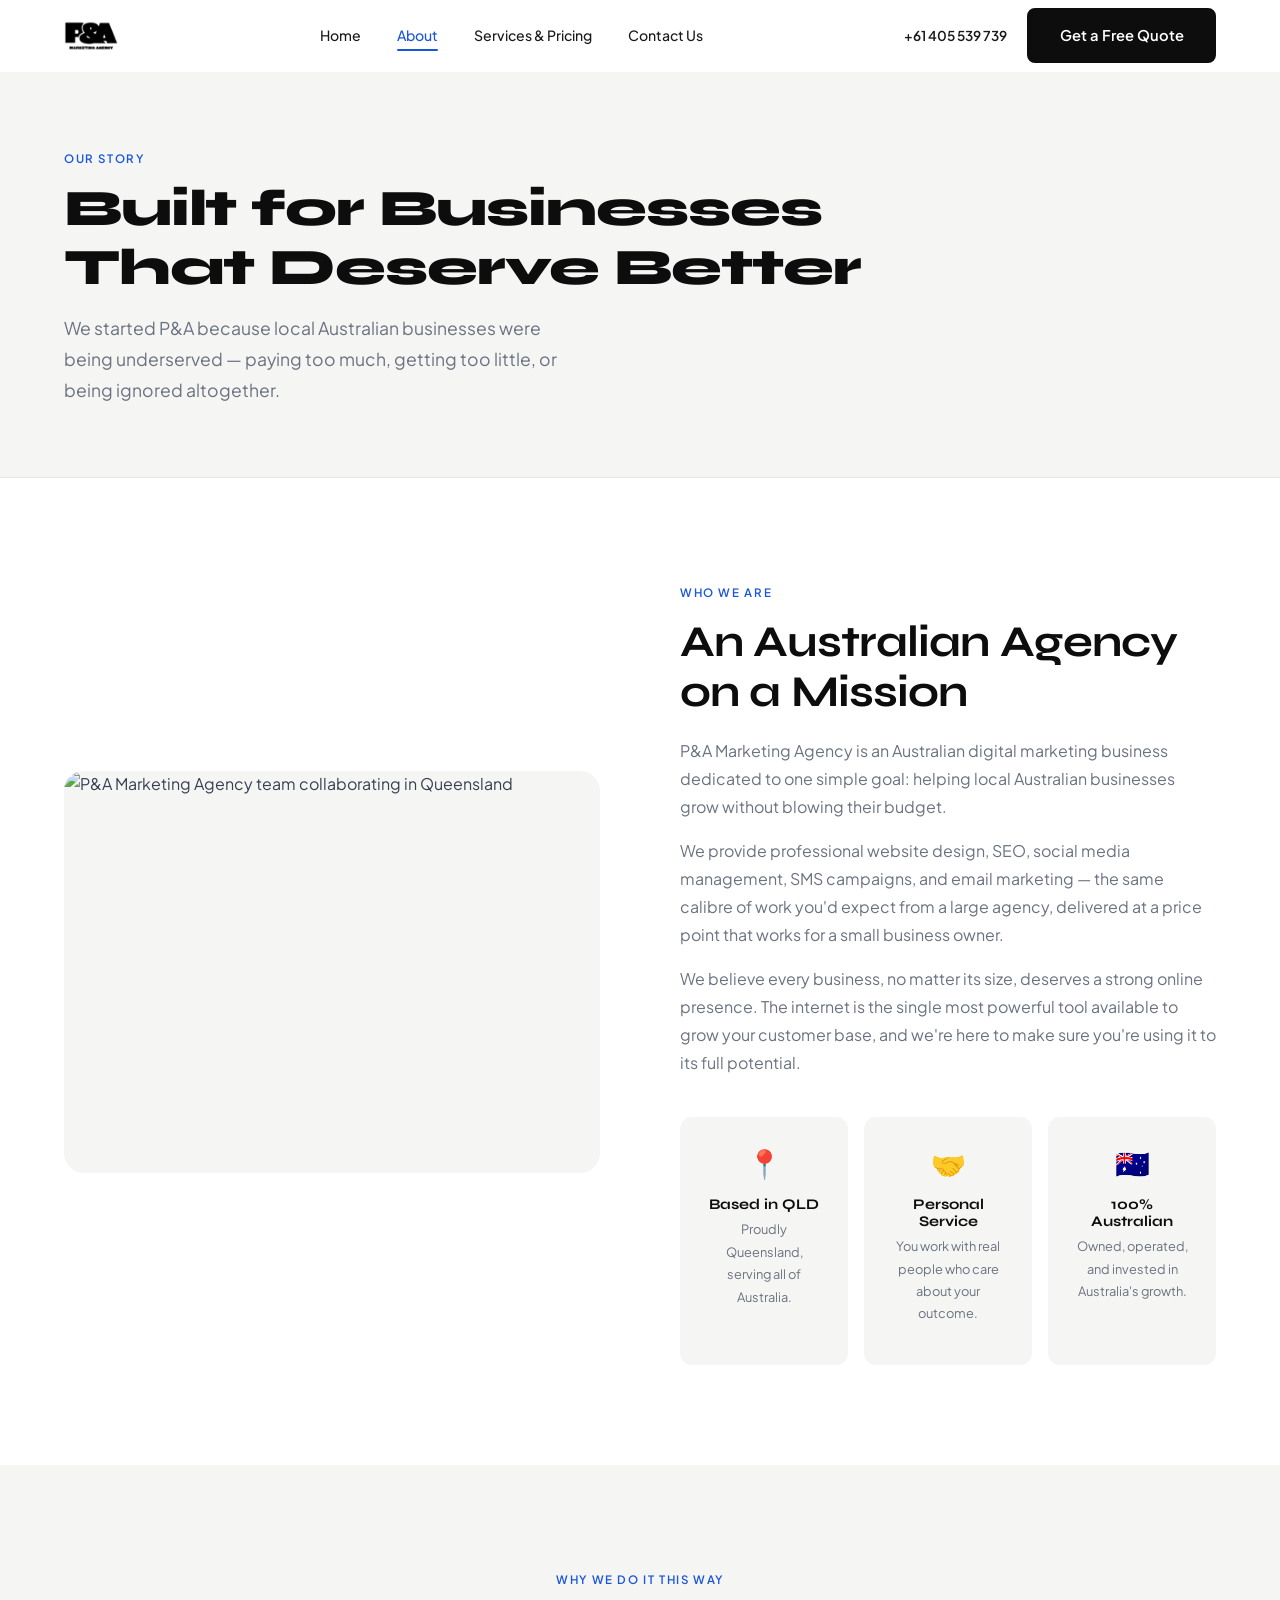
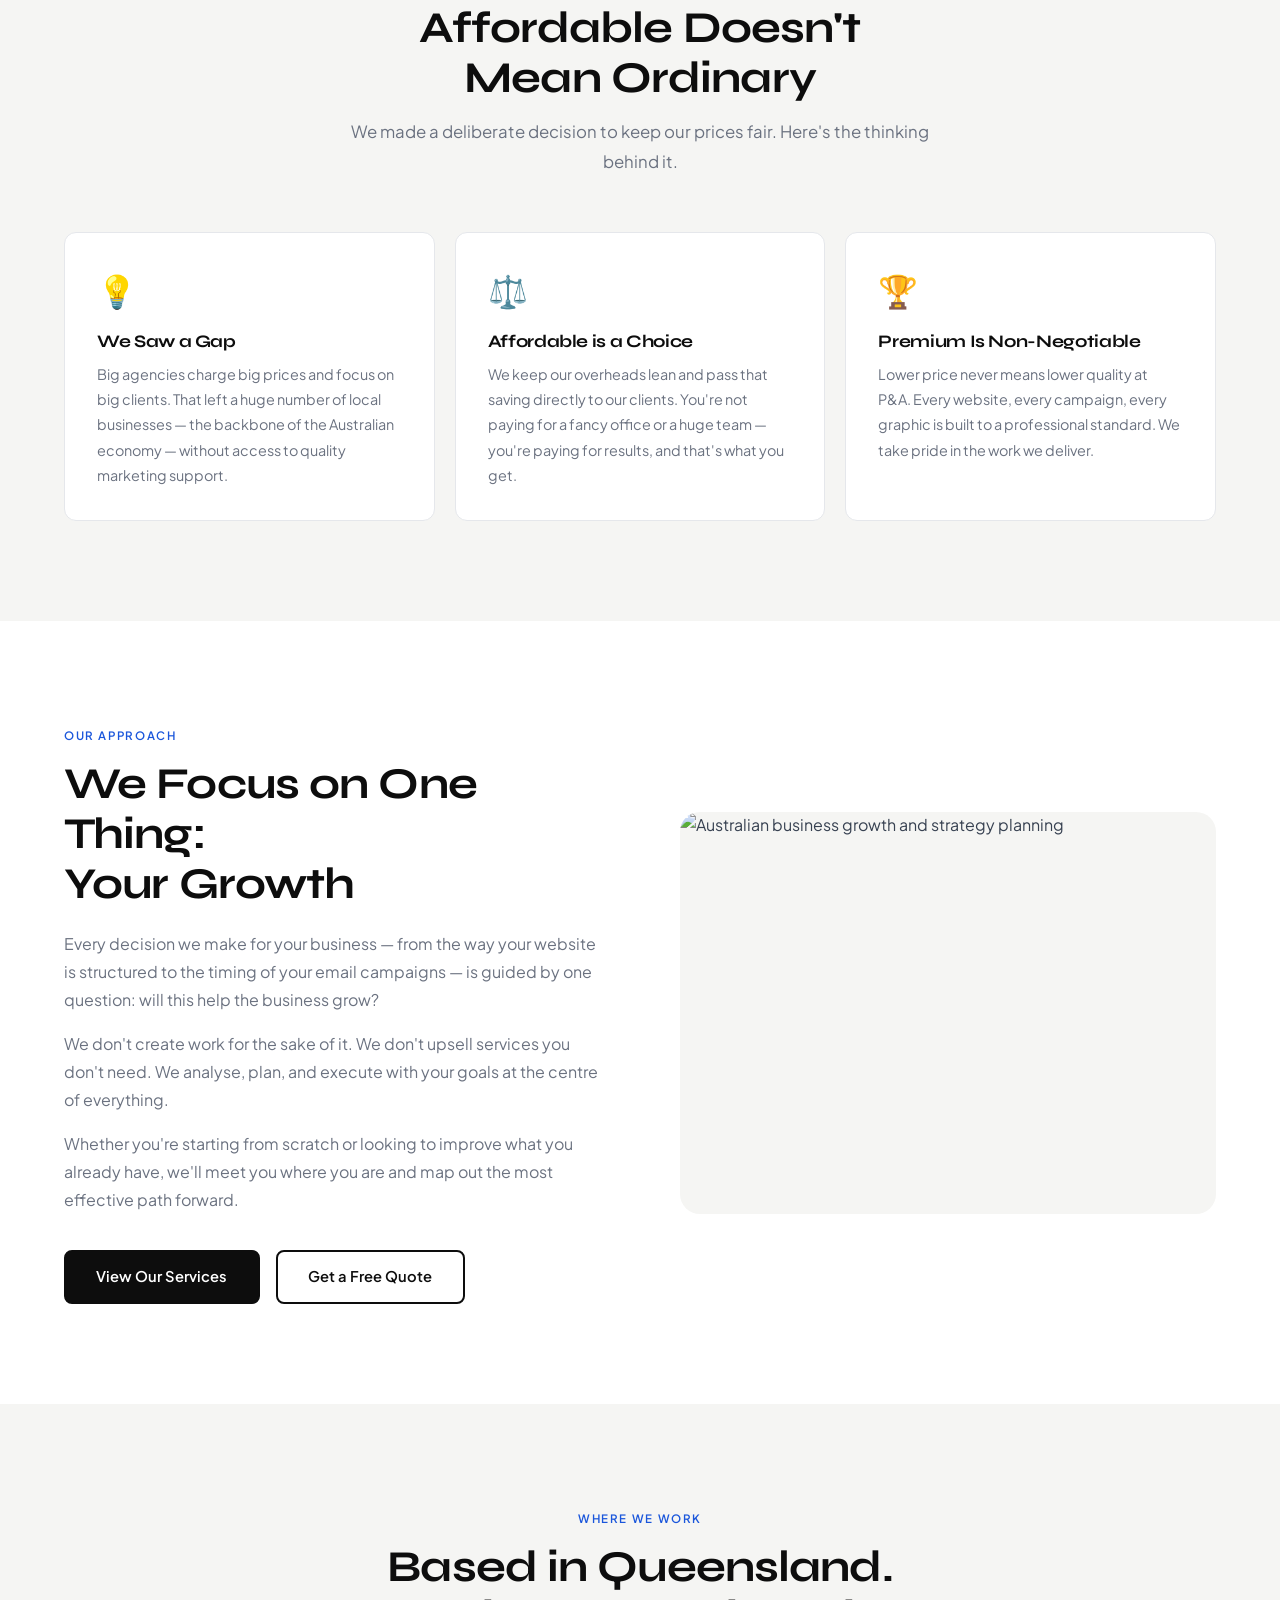
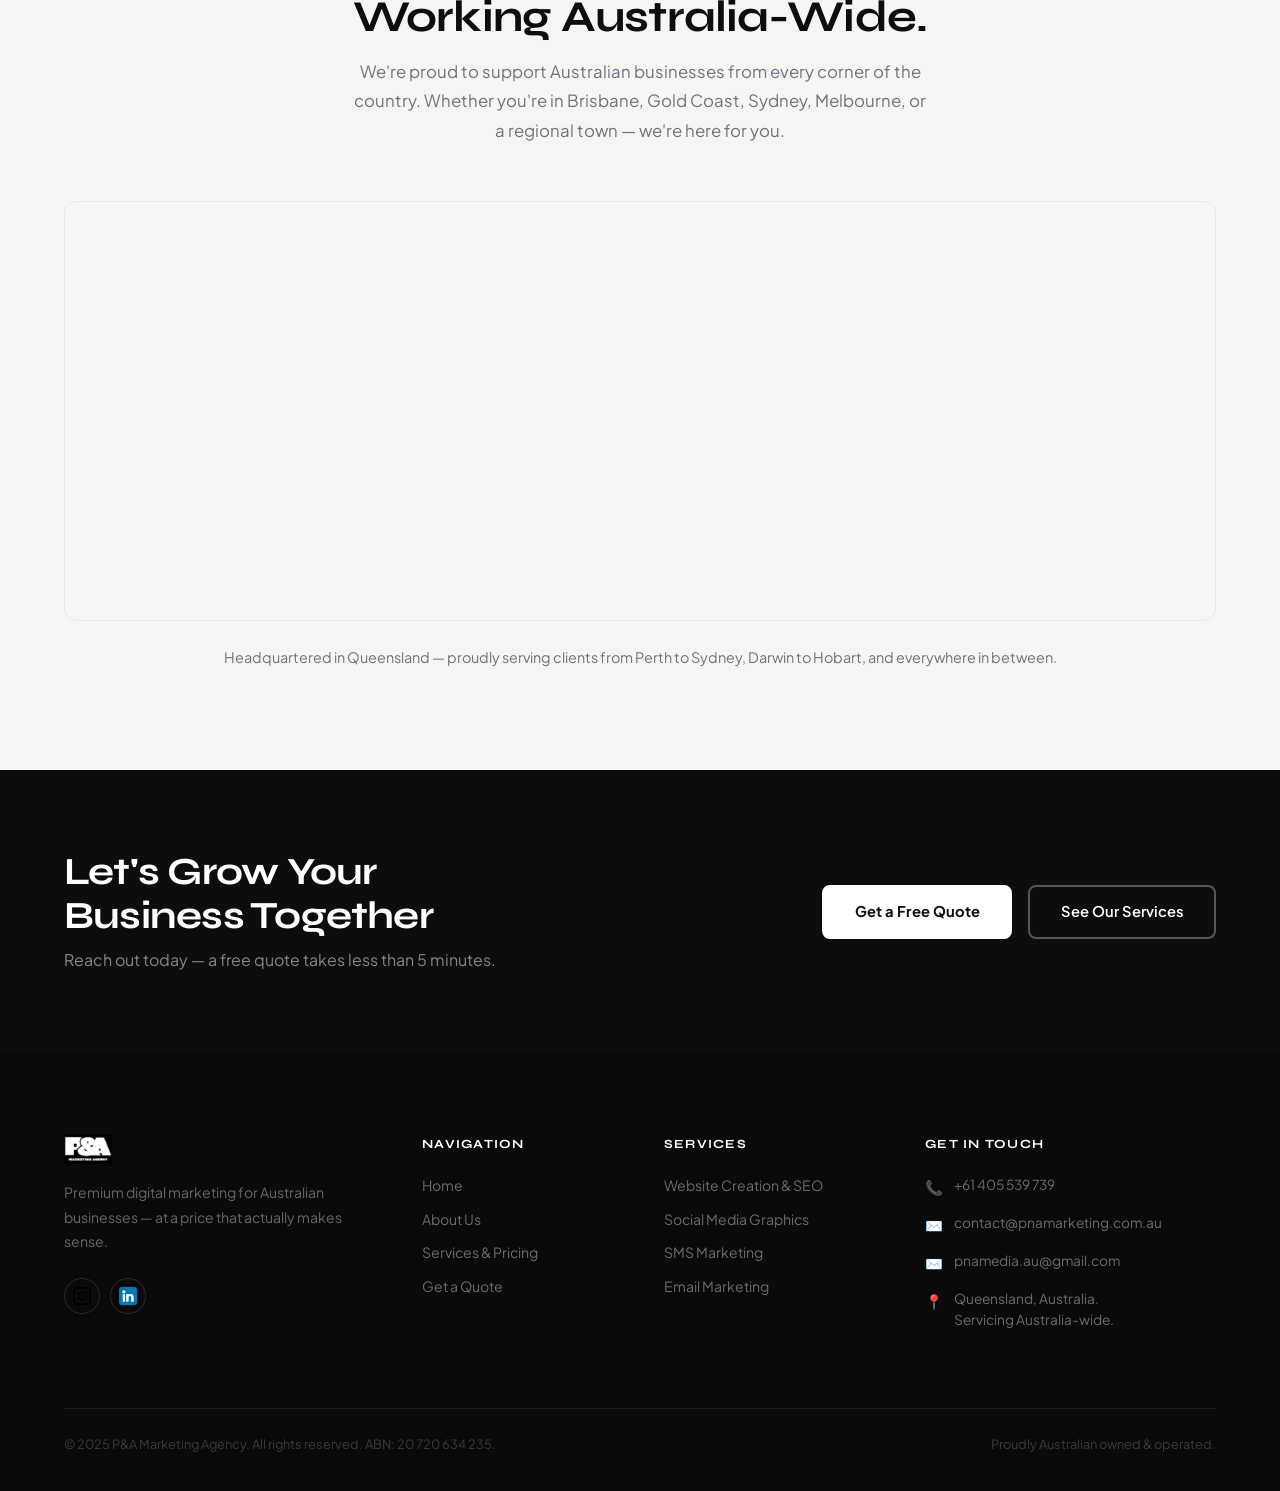
==== commit 7f05058f: "Update about.html" ====
--- a/about.html
+++ b/about.html
@@ -217,7 +217,7 @@
         <div class="section-header center reveal">
           <span class="eyebrow">Where We Work</span>
           <h2 id="australia-heading">Based in Queensland.<br>Working Australia-Wide.</h2>
-          <p>We're proud to support Australian businesses from every corner of the country. Whether you're in Brisbane, Sydney, Melbourne, or a regional town — we're here for you.</p>
+          <p>We're proud to support Australian businesses from every corner of the country. Whether you're in Brisbane, Gold Coast, Sydney, Melbourne, or a regional town — we're here for you.</p>
         </div>
 
            <!-- Google Maps Embed — filtered to greyscale/dark to match site aesthetic
@@ -276,10 +276,10 @@
           <p class="footer-tagline">Premium digital marketing for Australian businesses — at a price that actually makes sense.</p>
           <div class="social-row">
             <a href="https://www.instagram.com/pnamarketingagency" class="social-btn" target="_blank" rel="noopener noreferrer" aria-label="Instagram">
-              <img src="https://cdn.simpleicons.org/instagram/ffffff" alt="Instagram" loading="lazy" />
+              <img src="instagram.png" alt="Instagram" class="icon-invert" width="20" height="20" loading="lazy" />
             </a>
             <a href="https://www.linkedin.com/company/pna-marketing-agency" class="social-btn" target="_blank" rel="noopener noreferrer" aria-label="LinkedIn">
-              <img src="https://cdn.simpleicons.org/INSPIRE/ffffff" alt="LinkedIn" loading="lazy" />
+              <img src="linkedin.png" alt="LinkedIn" width="20" height="20" loading="lazy" />
             </a>
           </div>
         </div>
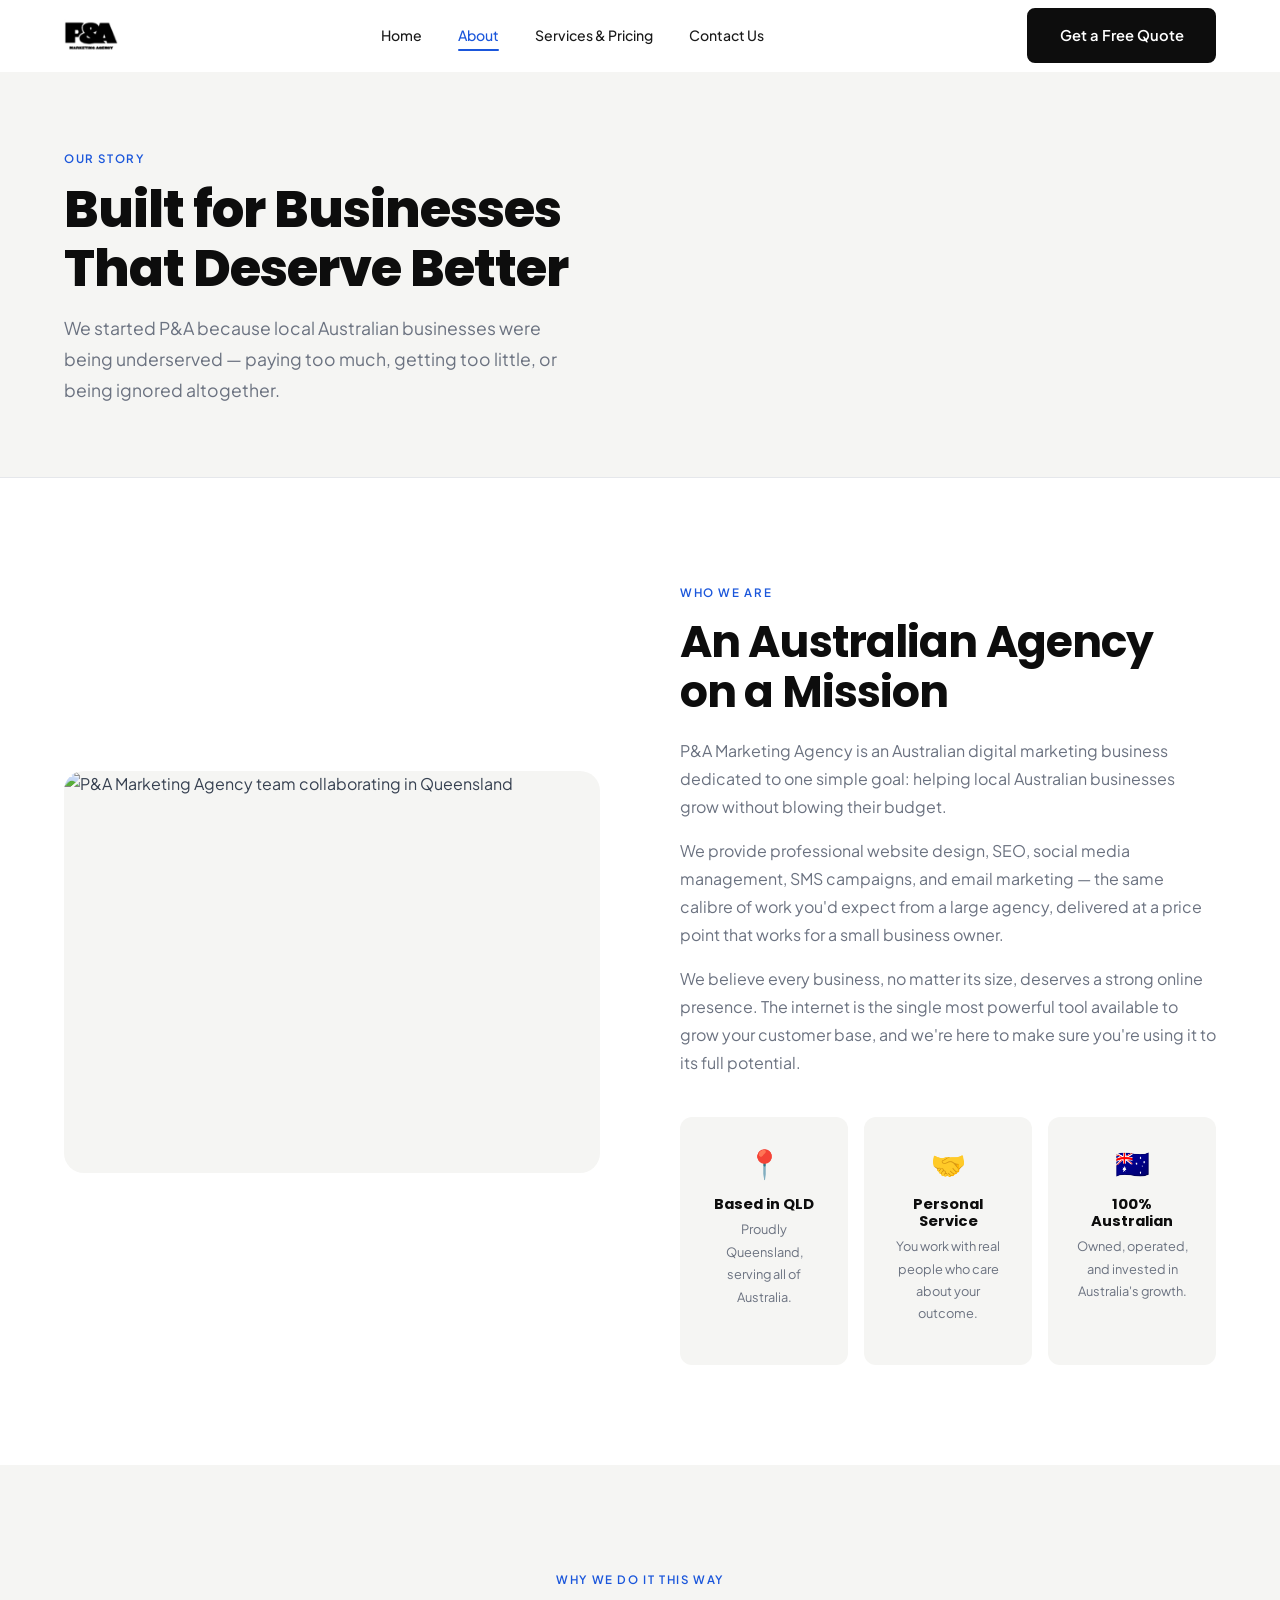
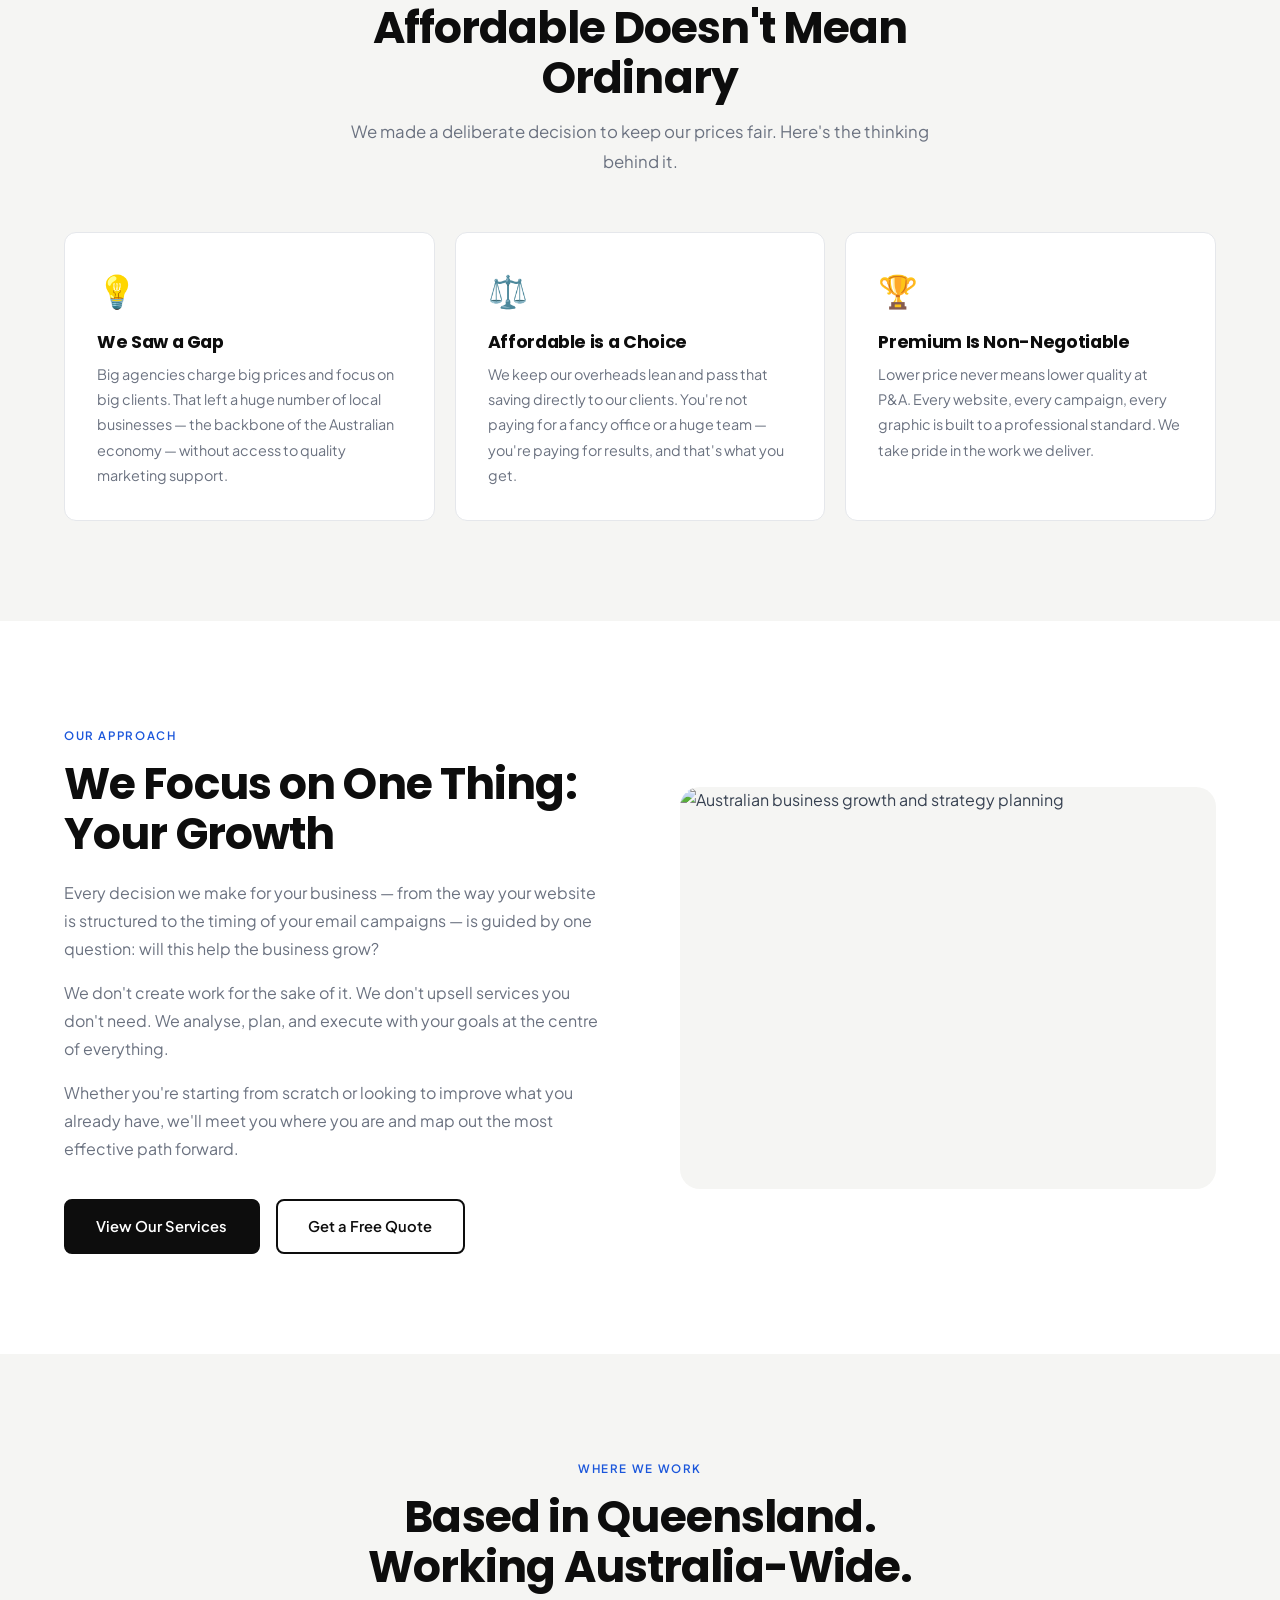
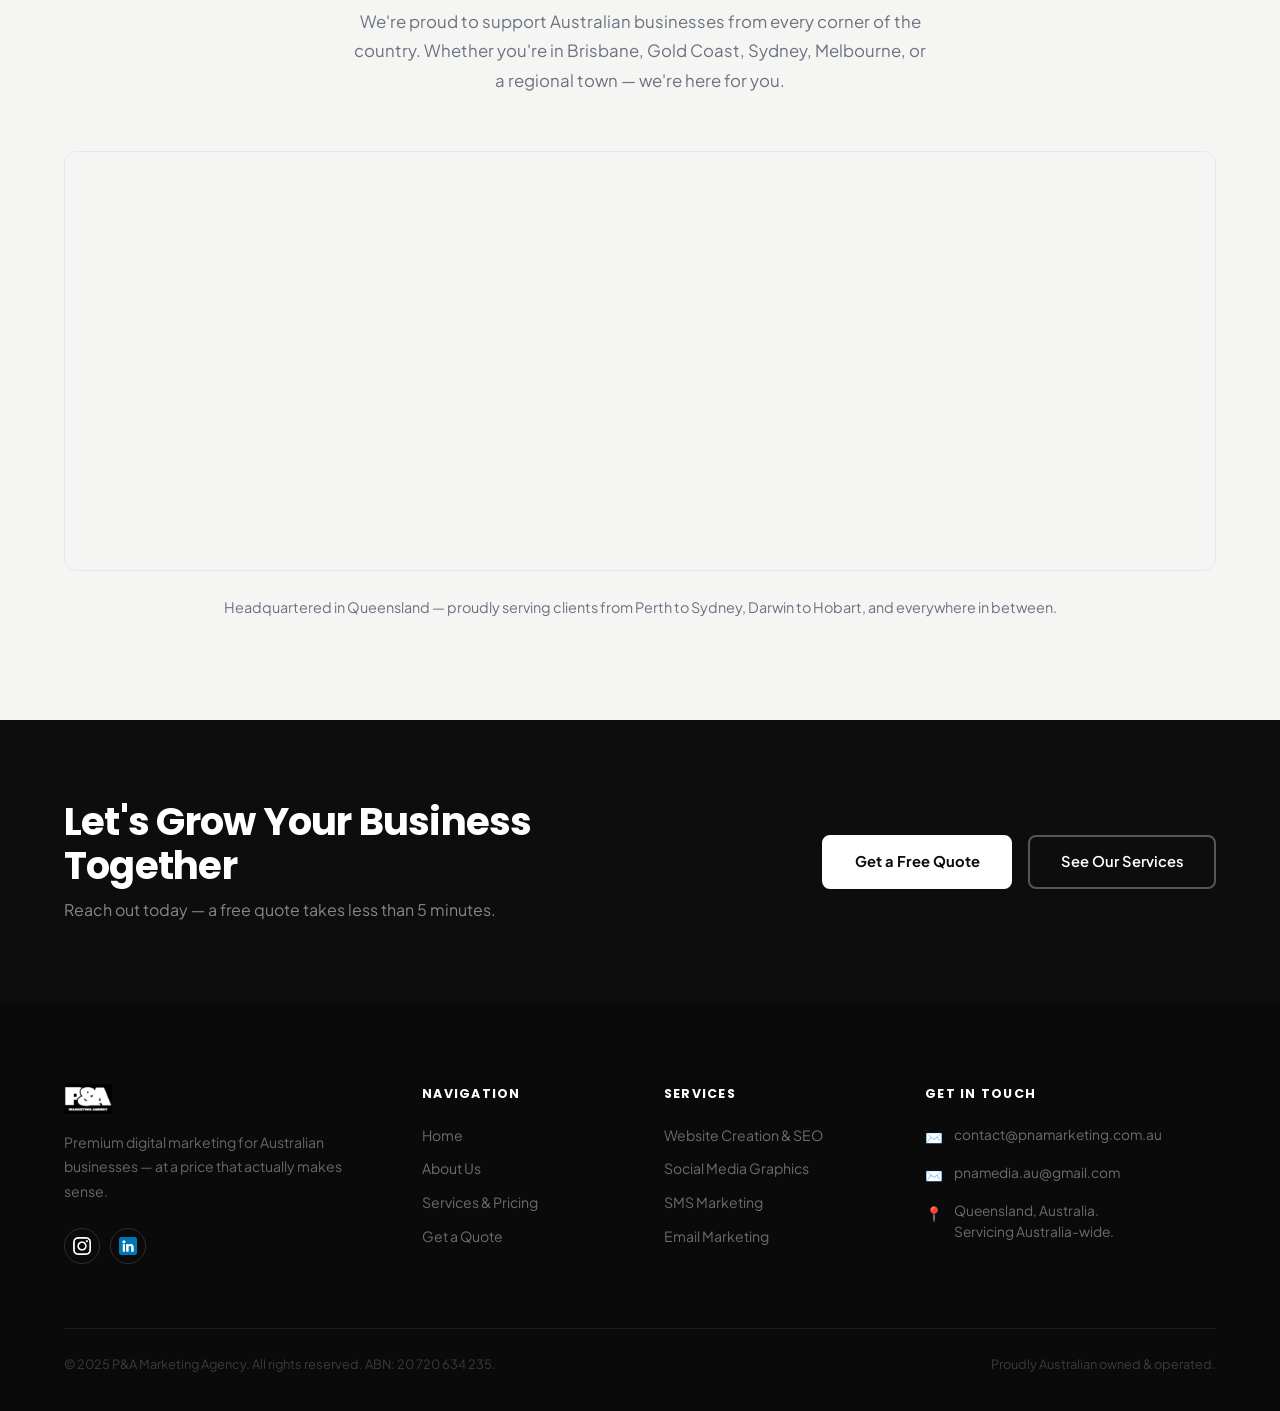
==== commit 7b5b8c91: "Update about.html" ====
--- a/about.html
+++ b/about.html
@@ -44,7 +44,6 @@
       </nav>
 
       <div class="nav-right">
-        <a href="tel:+61405539739" class="nav-phone">+61 405 539 739</a>
         <a href="services.html#booking" class="btn btn-primary">Get a Free Quote</a>
       </div>
 
@@ -62,7 +61,6 @@
     <a href="services.html">Services &amp; Pricing</a>
     <a href="services.html#booking">Contact Us</a>
     <span class="mobile-menu-phone">
-      <a href="tel:+61405539739">+61 405 539 739</a>
     </span>
   </div>
 
@@ -307,10 +305,6 @@
         <div class="footer-col">
           <h5>Get in Touch</h5>
           <div class="footer-contact-row">
-            <span class="icon">📞</span>
-            <a href="tel:+61405539739">+61 405 539 739</a>
-          </div>
-          <div class="footer-contact-row">
             <span class="icon">✉️</span>
             <a href="mailto:contact@pnamarketing.com.au">contact@pnamarketing.com.au</a>
           </div>
@@ -339,7 +333,6 @@
     "@id": "https://pnamarketing.com.au/#business",
     "name": "P&A Marketing Agency",
     "url": "https://pnamarketing.com.au/",
-    "telephone": "+61405539739",
     "email": "contact@pnamarketing.com.au",
     "address": {
       "@type": "PostalAddress",
--- a/styles.css
+++ b/styles.css
@@ -4,7 +4,7 @@
    ================================================ */
 
 /* 1. GOOGLE FONTS */
-@import url('https://fonts.googleapis.com/css2?family=Syne:wght@600;700;800&family=Plus+Jakarta+Sans:ital,wght@0,400;0,500;0,600;1,400&display=swap');
+@import url('https://fonts.googleapis.com/css2?family=Poppins:wght@600;700;800&family=Plus+Jakarta+Sans:ital,wght@0,400;0,500;0,600;1,400&display=swap');
 
 /* 2. RESET */
 *, *::before, *::after { margin: 0; padding: 0; box-sizing: border-box; }
@@ -27,7 +27,7 @@
   --border:       #E5E7EB;
   --card-bg:      #FFFFFF;
 
-  --font-display: 'Syne', sans-serif;
+  --font-display: 'Poppins', sans-serif;
   --font-body:    'Plus Jakarta Sans', sans-serif;
 
   --radius:       12px;
@@ -699,7 +699,10 @@
   width: 18px;
   height: 18px;
   object-fit: contain;
-  /* Social icon images should be white; if they're dark, use filter below */
+}
+.social-btn img.icon-invert {
+  /* Invert and brighten only icons that need it (e.g., dark PNGs) */
+  filter: invert(1) brightness(2);
 }
 .social-btn:hover {
   border-color: var(--blue);
@@ -1004,6 +1007,14 @@
   color: var(--blue);
   flex-shrink: 0;
 }
+img.review-avatar {
+  width: 40px;
+  height: 40px;
+  border-radius: 50%;
+  object-fit: cover;
+  flex-shrink: 0;
+  display: block;
+}
 .review-name { font-size: 0.88rem; font-weight: 600; color: var(--black); }
 .review-biz  { font-size: 0.78rem; color: var(--muted); }
 
